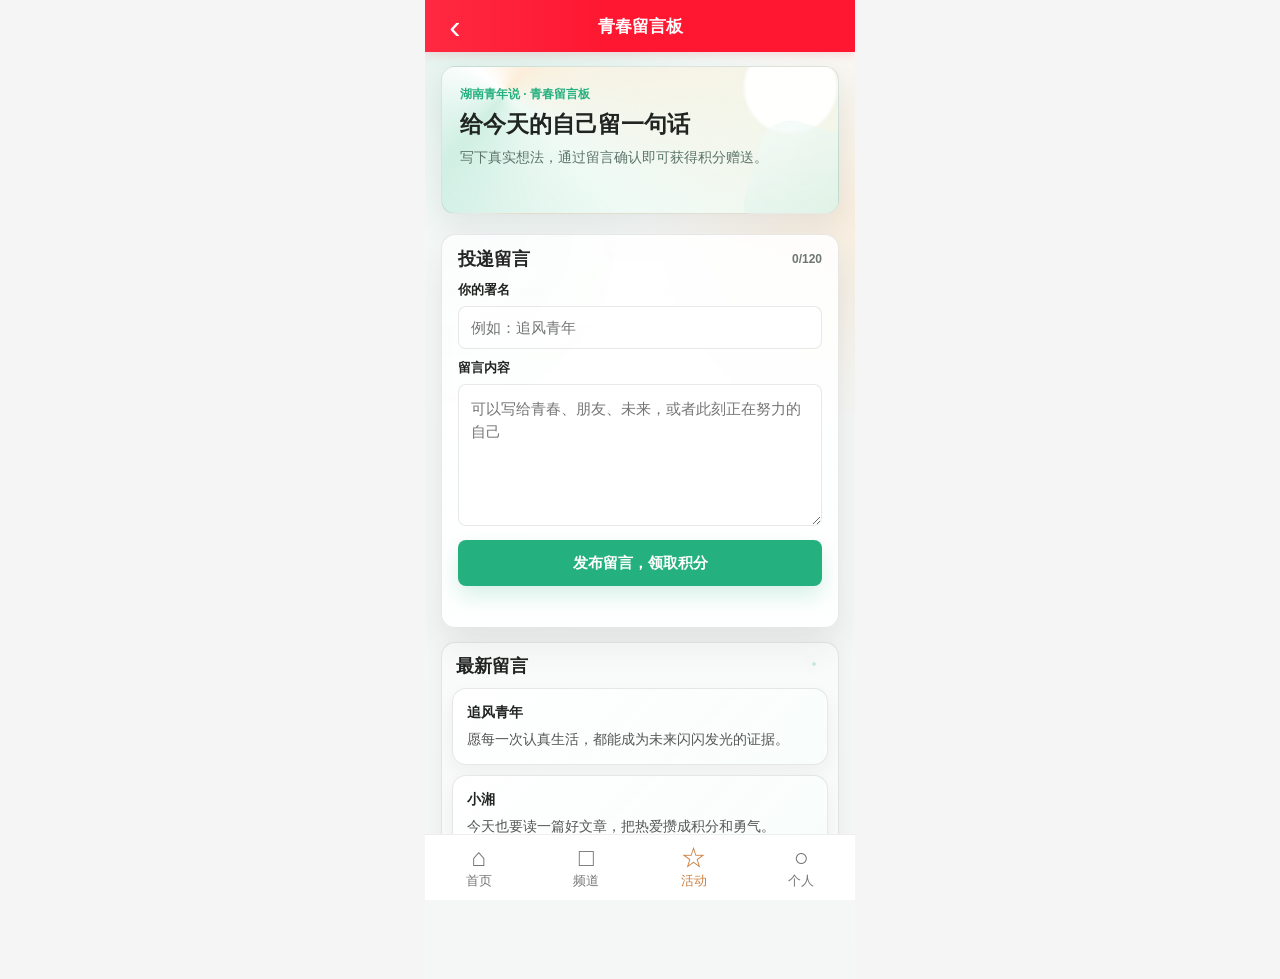
==== message-board.html @ 9aa3a5c1 "Add files via upload" ====
<!doctype html>
<html lang="zh-CN">
  <head>
    <meta charset="utf-8" />
    <meta name="viewport" content="width=device-width, initial-scale=1" />
    <title>青春留言板</title>
    <link rel="stylesheet" href="./styles.css" />
  </head>
  <body>
    <main class="phone-page board-page">
      <div class="board-particles" aria-hidden="true">
        <span></span>
        <span></span>
        <span></span>
        <span></span>
        <span></span>
        <span></span>
      </div>

      <header class="board-topbar">
        <a class="back-link" href="./index.html" aria-label="返回首页">‹</a>
        <h1>青春留言板</h1>
        <span></span>
      </header>

      <section class="board-bento" aria-label="青春留言板说明">
        <div class="board-hero">
          <p>湖南青年说 · 青春留言板</p>
          <h2>给今天的自己留一句话</h2>
          <span>写下真实想法，通过留言确认即可获得积分赠送。</span>
        </div>

      </section>

      <form class="message-form" id="message-form">
        <div class="form-heading">
          <strong>投递留言</strong>
          <span id="message-count">0/120</span>
        </div>

        <label for="message-name">你的署名</label>
        <input id="message-name" name="name" type="text" placeholder="例如：追风青年" required />

        <label for="message-content">留言内容</label>
        <textarea
          id="message-content"
          name="content"
          rows="5"
          maxlength="120"
          placeholder="可以写给青春、朋友、未来，或者此刻正在努力的自己"
          required
        ></textarea>

        <button class="submit-message" type="submit">发布留言，领取积分</button>
        <p class="message-feedback" id="message-feedback" aria-live="polite"></p>
      </form>

      <section class="message-board-group" aria-label="最新留言">
        <div class="message-section-title">
          <h2>最新留言</h2>
        </div>

        <div class="message-list" aria-label="留言列表">
          <article>
            <strong>追风青年</strong>
            <p>愿每一次认真生活，都能成为未来闪闪发光的证据。</p>
          </article>
          <article>
            <strong>小湘</strong>
            <p>今天也要读一篇好文章，把热爱攒成积分和勇气。</p>
          </article>
        </div>
      </section>
    </main>

    <nav class="tabbar" aria-label="底部导航">
      <a href="./index.html"><span>⌂</span>首页</a>
      <a href="#"><span>□</span>频道</a>
      <a class="active" href="#"><span>☆</span>活动</a>
      <a href="#"><span>○</span>个人</a>
    </nav>

    <script src="./script.js"></script>
  </body>
</html>
---- styles.css ----
:root {
  --red: #ff1731;
  --green: #24b17f;
  --text: #252525;
  --muted: #929292;
  --line: #eeeeee;
  --page: #f5f5f5;
  --radius-sm: 8px;
  --radius-md: 14px;
  --ease-pop: cubic-bezier(0.2, 0.9, 0.22, 1.18);
}

* {
  box-sizing: border-box;
}

html {
  background: #dedede;
}

body {
  margin: 0;
  min-height: 100vh;
  color: var(--text);
  font-family: -apple-system, BlinkMacSystemFont, "Segoe UI", "PingFang SC",
    "Microsoft YaHei", sans-serif;
  background: var(--page);
}

a {
  color: inherit;
  text-decoration: none;
}

.phone-page {
  width: min(100%, 430px);
  min-height: 100vh;
  margin: 0 auto;
  padding-bottom: 84px;
  background: #fff;
  overflow: hidden;
}

.topbar {
  position: sticky;
  top: 0;
  z-index: 10;
  display: grid;
  grid-template-columns: 1fr auto 1fr;
  align-items: center;
  height: 52px;
  padding: 0 14px;
  color: #fff;
  background: var(--red);
}

.topbar h1 {
  margin: 0;
  font-size: 19px;
  font-weight: 500;
  letter-spacing: 0;
}

.points {
  display: inline-flex;
  align-items: center;
  gap: 6px;
  font-size: 15px;
  white-space: nowrap;
}

.points-page {
  background: #f4f4f4;
}

.points-appbar {
  display: grid;
  grid-template-columns: 64px 1fr 96px;
  align-items: center;
  height: 52px;
  padding: 0 12px;
  border-bottom: 1px solid #eeeeee;
  background: #fff;
}

.points-appbar h1 {
  margin: 0;
  color: #333;
  font-size: 18px;
  font-weight: 500;
  text-align: center;
}

.points-appbar span {
  color: #666;
  font-size: 13px;
  text-align: right;
}

.back-link.dark {
  color: #333;
}

.points-ledger-card {
  margin: 14px 14px 24px;
  overflow: hidden;
  border: 1px solid #eeeeee;
  border-radius: 4px;
  background: #fff;
}

.points-summary {
  display: flex;
  align-items: flex-start;
  justify-content: space-between;
  gap: 12px;
  padding: 16px;
  border-bottom: 0;
  background: #fff;
}

.points-divider {
  height: 1px;
  margin: 0 16px;
  background: #e5e5e5;
}

.points-summary p {
  margin: 0 0 22px;
  color: #666;
  font-size: 18px;
  line-height: 1.2;
}

.points-summary strong {
  display: block;
  margin-bottom: 8px;
  color: #222;
  font-size: 18px;
  line-height: 1.45;
  font-weight: 500;
}

.points-summary time {
  display: block;
  color: #b8b8b8;
  font-size: 13px;
}

.points-summary button {
  padding: 0;
  color: #0f9f9a;
  font: inherit;
  font-size: 16px;
  border: 0;
  background: transparent;
  white-space: nowrap;
}

.ledger-list {
  overflow: hidden;
  background: #fff;
}

.ledger-list article {
  display: grid;
  grid-template-columns: 1fr auto;
  gap: 12px;
  align-items: center;
  min-height: 92px;
  padding: 15px 16px;
  border-top: 1px solid #eeeeee;
  transition:
    background 160ms ease,
    transform 160ms ease;
}

.ledger-list article:first-child {
  border-top: 0;
}

.ledger-list article:active {
  background: #fafafa;
  transform: scale(0.995);
}

.ledger-list h2 {
  display: -webkit-box;
  margin: 0;
  overflow: hidden;
  color: #222;
  font-size: 18px;
  line-height: 1.35;
  font-weight: 500;
  -webkit-line-clamp: 2;
  -webkit-box-orient: vertical;
}

.ledger-list p,
.ledger-list time {
  display: block;
  margin: 6px 0 0;
  color: #b8b8b8;
  font-size: 13px;
  line-height: 1.35;
}

.ledger-list strong {
  font-size: 17px;
  font-weight: 500;
  white-space: nowrap;
}

.score-plus {
  color: #2caf52;
}

.score-minus {
  color: #b8222d;
}

.points-activity-page {
  background:
    radial-gradient(circle at 18% 0%, rgba(255, 23, 49, 0.1), transparent 28%),
    radial-gradient(circle at 94% 20%, rgba(36, 177, 127, 0.12), transparent 24%),
    #f7f8f8;
  color: #202522;
}

.activity-hero {
  position: relative;
  overflow: hidden;
  margin: 14px 16px 12px;
  padding: 22px 18px;
  color: #1f4036;
  border: 1px solid rgba(36, 177, 127, 0.18);
  border-radius: var(--radius-md);
  background:
    radial-gradient(circle at 88% 14%, rgba(255, 255, 255, 0.98) 0 12%, transparent 13%),
    conic-gradient(from 220deg at 16% 18%, rgba(36, 177, 127, 0.2), rgba(255, 255, 255, 0.9), rgba(255, 138, 0, 0.14), rgba(239, 250, 245, 0.95), rgba(36, 177, 127, 0.2)),
    linear-gradient(135deg, rgba(255, 255, 255, 0.9), rgba(246, 255, 251, 0.88));
  box-shadow: 0 12px 30px rgba(20, 30, 26, 0.08);
}

.activity-hero::after {
  content: "";
  position: absolute;
  right: -34px;
  bottom: -42px;
  width: 132px;
  height: 132px;
  border: 1px solid rgba(255, 255, 255, 0.28);
  border-radius: 38px;
  transform: rotate(18deg);
}

.activity-hero p,
.activity-hero h2,
.activity-hero span {
  position: relative;
  z-index: 1;
}

.activity-hero p {
  margin: 0;
  color: #24b17f;
  font-size: 12px;
  font-weight: 800;
}

.activity-hero h2 {
  max-width: 280px;
  margin: 9px 0 8px;
  font-size: 25px;
  line-height: 1.22;
}

.activity-hero span {
  display: block;
  max-width: 280px;
  color: #5c756a;
  font-size: 13px;
  line-height: 1.45;
}

.activity-rules {
  display: grid;
  gap: 10px;
  margin: 0 16px 12px;
}

.rule-card {
  display: grid;
  grid-template-columns: 44px 1fr;
  gap: 12px;
  padding: 14px;
  border: 1px solid rgba(32, 37, 34, 0.08);
  border-radius: var(--radius-md);
  background: rgba(255, 255, 255, 0.94);
  box-shadow: 0 8px 20px rgba(33, 42, 38, 0.06);
}

.rule-featured {
  background:
    radial-gradient(circle at 94% 12%, rgba(36, 177, 127, 0.12), transparent 28%),
    #fff;
}

.rule-index {
  display: inline-flex;
  align-items: center;
  justify-content: center;
  width: 38px;
  height: 38px;
  color: var(--red);
  font-size: 13px;
  font-weight: 800;
  border-radius: 50%;
  background: rgba(255, 23, 49, 0.08);
}

.rule-card h3 {
  margin: 0;
  font-size: 16px;
  line-height: 1.25;
}

.rule-card p {
  margin: 6px 0 0;
  color: #6b7672;
  font-size: 13px;
  line-height: 1.5;
}

.multiplier-table {
  display: grid;
  grid-template-columns: repeat(3, minmax(0, 1fr));
  gap: 6px;
  margin: 10px 0 0;
}

.multiplier-table div {
  padding: 7px 6px;
  text-align: center;
  border: 1px solid rgba(32, 37, 34, 0.08);
  border-radius: 7px;
  background: rgba(255, 255, 255, 0.72);
}

.multiplier-table dt,
.multiplier-table dd {
  margin: 0;
}

.multiplier-table dt {
  color: #6b7672;
  font-size: 11px;
}

.multiplier-table dd {
  margin-top: 3px;
  color: #202522;
  font-size: 13px;
  font-weight: 800;
}

.activity-note {
  margin: 0 16px 14px;
  padding: 13px 14px;
  border-radius: var(--radius-md);
  background: rgba(255, 138, 0, 0.1);
}

.activity-note strong {
  display: block;
  color: #7a4b0b;
  font-size: 14px;
}

.activity-note p {
  margin: 6px 0 0;
  color: #8a5a12;
  font-size: 13px;
  line-height: 1.5;
}

.activity-cta {
  display: flex;
  align-items: center;
  justify-content: center;
  height: 44px;
  margin: 0 16px 24px;
  color: #fff;
  font-weight: 800;
  border-radius: var(--radius-sm);
  background: #24b17f;
  box-shadow: 0 10px 20px rgba(36, 177, 127, 0.18);
}

.page-share {
  appearance: none;
  border: 0;
  padding: 0;
  justify-self: end;
  position: relative;
  display: block;
  width: 28px;
  height: 28px;
  border-radius: 50%;
  background: transparent;
  cursor: pointer;
  transition:
    background 160ms ease,
    transform 160ms ease;
}

.page-share:active {
  transform: scale(0.9);
}

.page-share:focus-visible {
  outline: 2px solid rgba(255, 255, 255, 0.85);
  outline-offset: 3px;
}

.page-share::before,
.page-share::after {
  content: "";
  position: absolute;
  left: 8px;
  width: 13px;
  height: 2px;
  border-radius: 2px;
  background: rgba(255, 255, 255, 0.9);
  transform-origin: left center;
}

.page-share::before {
  top: 9px;
  transform: rotate(-26deg);
}

.page-share::after {
  bottom: 9px;
  transform: rotate(26deg);
}

.page-share span {
  position: absolute;
  width: 6px;
  height: 6px;
  border-radius: 50%;
  background: #fff;
}

.page-share span:nth-child(1) {
  left: 3px;
  top: 11px;
}

.page-share span:nth-child(2) {
  right: 3px;
  top: 4px;
}

.page-share span:nth-child(3) {
  right: 3px;
  bottom: 4px;
}

.coin-stack,
.bell {
  display: inline-block;
  width: 22px;
  height: 22px;
  flex: 0 0 auto;
}

.coin-stack {
  border-radius: 50%;
  background:
    linear-gradient(#fff, #fff) center 5px / 20px 4px no-repeat,
    linear-gradient(#fff, #fff) center 10px / 20px 4px no-repeat,
    linear-gradient(#fff, #fff) center 15px / 20px 4px no-repeat;
}

.hero {
  position: relative;
  display: grid;
  grid-template-columns: 42% 58%;
  min-height: 200px;
  padding: 26px 20px 34px;
  overflow: hidden;
  background:
    radial-gradient(circle at 86% 18%, rgba(255, 255, 255, 0.9), transparent 28%),
    linear-gradient(120deg, #afead7 0%, #dff8ef 52%, #effcf8 100%);
}

.hero-art {
  position: relative;
  min-height: 118px;
}

.book {
  position: absolute;
  border-radius: 8px 8px 4px 4px;
  background: linear-gradient(150deg, #8dd8c4, #ecfff7);
  box-shadow: 0 18px 30px rgba(61, 149, 130, 0.18);
  transform: skewY(-12deg);
}

.book-one {
  left: 6px;
  top: 54px;
  width: 100px;
  height: 58px;
}

.book-two {
  left: 55px;
  top: 16px;
  width: 102px;
  height: 70px;
}

.book-three {
  left: 22px;
  top: 84px;
  width: 150px;
  height: 48px;
}

.hero-copy {
  display: flex;
  flex-direction: column;
  justify-content: center;
  min-width: 0;
  color: #20a77a;
}

.hero-copy strong {
  font-size: clamp(40px, 12vw, 52px);
  line-height: 1.05;
  font-weight: 800;
}

.hero-copy span {
  margin-top: 8px;
  font-size: 22px;
  font-weight: 700;
  white-space: nowrap;
}

.hero-copy small {
  margin-top: 12px;
  font-size: 15px;
  color: #39a274;
}

.dots {
  position: absolute;
  bottom: 16px;
  left: 50%;
  display: flex;
  gap: 10px;
  transform: translateX(-50%);
}

.dots span {
  width: 9px;
  height: 9px;
  border-radius: 50%;
  background: rgba(27, 102, 87, 0.22);
}

.dots .active {
  background: #1689ff;
}

.checkin-card {
  display: flex;
  align-items: center;
  justify-content: space-between;
  gap: 14px;
  margin: 12px 16px 14px;
  padding: 14px;
  color: #793f00;
  border: 1px solid #ffe2a8;
  border-radius: 8px;
  background: linear-gradient(135deg, #fff8dd 0%, #fff0bf 62%, #ffe49a 100%);
  box-shadow: 0 7px 18px rgba(235, 166, 48, 0.16);
}

.checkin-main {
  min-width: 0;
}

.checkin-main strong,
.checkin-main span,
.checkin-main small {
  display: block;
}

.checkin-main strong {
  font-size: 17px;
}

.checkin-main span {
  margin-top: 4px;
  font-size: 14px;
}

.checkin-main small {
  margin-top: 4px;
  color: #8b5a10;
  font-size: 13px;
}

.read-button {
  display: inline-flex;
  align-items: center;
  justify-content: center;
  min-width: 86px;
  height: 36px;
  padding: 0 14px;
  color: #fff;
  font-size: 14px;
  font-weight: 700;
  border-radius: 18px;
  background: #ff8a00;
  box-shadow: 0 6px 12px rgba(255, 138, 0, 0.24);
  white-space: nowrap;
}

.notice {
  display: flex;
  align-items: center;
  gap: 12px;
  margin: 0 16px;
  padding: 12px 10px;
  border-radius: 4px;
  background: #fff;
  box-shadow: 0 4px 18px rgba(0, 0, 0, 0.05);
}

.notice p {
  flex: 1;
  margin: 0;
  font-size: 15px;
  white-space: nowrap;
  overflow: hidden;
  text-overflow: ellipsis;
}

.bell {
  border-radius: 50% 50% 45% 45%;
  background: linear-gradient(#ffd766, #ffaf28);
}

.chevron {
  width: 12px;
  height: 12px;
  border-top: 2px solid #c8c8c8;
  border-right: 2px solid #c8c8c8;
  transform: rotate(45deg);
}

.quick-links {
  display: grid;
  grid-template-columns: repeat(3, 1fr);
  padding: 24px 12px 22px;
  border-bottom: 10px solid var(--page);
}

.quick-links a {
  display: flex;
  align-items: center;
  justify-content: center;
  gap: 10px;
  min-width: 0;
  font-size: 16px;
}

.quick-links a + a {
  border-left: 1px solid var(--line);
}

.quick-icon {
  display: inline-flex;
  align-items: center;
  justify-content: center;
  width: 52px;
  height: 52px;
  color: #fff;
  font-size: 16px;
  font-weight: 800;
  border-radius: 14px;
}

.wechat {
  background: #19c759;
}

.video {
  background: linear-gradient(135deg, #87f1ec, #5b61dd);
}

.weibo {
  background: #f44336;
}

.feature-grid {
  display: grid;
  grid-template-columns: repeat(4, 1fr);
  gap: 12px;
  padding: 20px 16px 22px;
  border-bottom: 10px solid var(--page);
}

.feature-grid a {
  display: flex;
  flex-direction: column;
  align-items: center;
  gap: 9px;
  min-width: 0;
  color: #6b6b6b;
  font-size: 14px;
  text-align: center;
}

.round-img {
  width: 54px;
  height: 54px;
  border-radius: 50%;
  background: linear-gradient(135deg, #6edecb, #fff3a3);
}

.img-two {
  background: linear-gradient(135deg, #72c58b, #78563f);
}

.img-three {
  background: linear-gradient(135deg, #b7a3ff, #f4f8ff);
}

.img-four {
  background: linear-gradient(135deg, #f7d985, #f5fff8);
}

.recommend {
  padding: 18px 16px 0;
}

.recommend h2 {
  margin: 0 0 14px;
  font-size: 8.5px;
}

.banner {
  display: grid;
  grid-template-columns: 40% 1fr;
  align-items: center;
  min-height: 88px;
  padding: 12px;
  border-radius: 8px;
  color: #20a77a;
  background: linear-gradient(120deg, #9fe6d3, #ebfbf5);
}

.banner-art {
  width: 90%;
  height: 56px;
  border-radius: 8px;
  background: linear-gradient(135deg, #67cbb2, #f4fffb);
}

.banner strong,
.banner span {
  display: block;
  white-space: nowrap;
}

.banner strong {
  font-size: 32px;
  line-height: 1;
}

.banner span {
  margin-top: 8px;
  font-size: 16px;
  font-weight: 700;
}

.story {
  display: grid;
  grid-template-columns: 92px 1fr auto;
  gap: 12px;
  align-items: center;
  padding: 18px 0;
  border-bottom: 1px solid var(--line);
}

.thumb {
  display: flex;
  align-items: center;
  justify-content: center;
  height: 64px;
  padding: 8px;
  color: #2b9d79;
  font-size: 13px;
  border-radius: 4px;
  background: #bff4e3;
}

.story h3 {
  display: -webkit-box;
  margin: 0;
  overflow: hidden;
  font-size: 17px;
  line-height: 1.35;
  font-weight: 500;
  -webkit-line-clamp: 2;
  -webkit-box-orient: vertical;
}

.story p {
  margin: 5px 0 0;
  color: var(--muted);
  font-size: 13px;
}

.story > strong {
  color: #36af54;
  font-size: 15px;
  white-space: nowrap;
}

.tabbar {
  position: fixed;
  right: 0;
  bottom: 0;
  left: 0;
  z-index: 20;
  display: grid;
  grid-template-columns: repeat(4, 1fr);
  width: min(100%, 430px);
  height: 66px;
  margin: 0 auto;
  border-top: 1px solid var(--line);
  background: #fff;
}

.tabbar a {
  display: flex;
  flex-direction: column;
  align-items: center;
  justify-content: center;
  gap: 2px;
  color: #777;
  font-size: 13px;
}

.tabbar span {
  font-size: 25px;
  line-height: 1;
}

.tabbar .active {
  color: #c98143;
}

.floating-activity {
  position: fixed;
  right: max(14px, calc((100vw - 430px) / 2 + 14px));
  bottom: 82px;
  z-index: 30;
  isolation: isolate;
  display: inline-flex;
  align-items: center;
  justify-content: center;
  min-width: 112px;
  min-height: 44px;
  max-width: 132px;
  overflow: hidden;
  padding: 8px 14px;
  color: #6e3100;
  font-size: 13px;
  line-height: 1;
  font-weight: 800;
  border: 1px solid rgba(255, 159, 67, 0.34);
  border-radius: var(--radius-md);
  background:
    radial-gradient(120% 150% at 0% 0%, rgba(255, 255, 255, 0.95) 0%, transparent 42%),
    conic-gradient(from 210deg at 22% 20%, rgba(255, 243, 199, 0.95), rgba(255, 149, 61, 0.22), rgba(255, 255, 255, 0.88), rgba(255, 214, 118, 0.62), rgba(255, 243, 199, 0.95)),
    linear-gradient(135deg, #fffaf0, #fff4df);
  box-shadow:
    0 10px 22px rgba(166, 91, 18, 0.14),
    inset 0 1px 0 rgba(255, 255, 255, 0.9);
  cursor: pointer;
  transition:
    border-color 180ms ease,
    box-shadow 180ms ease,
    filter 180ms ease,
    transform 180ms var(--ease-pop);
}

.floating-activity::before {
  content: "";
  position: absolute;
  inset: 1px;
  z-index: -1;
  border-radius: inherit;
  background:
    linear-gradient(110deg, transparent 0 28%, rgba(255, 255, 255, 0.62) 44%, transparent 62%),
    radial-gradient(circle at 82% 18%, rgba(255, 102, 71, 0.2), transparent 30%);
  opacity: 0.82;
  transition:
    opacity 180ms ease,
    transform 220ms ease;
}

.floating-activity:hover,
.floating-activity:focus-visible {
  transform: translateY(-3px);
  border-color: rgba(255, 126, 45, 0.52);
  filter: saturate(1.08);
  box-shadow:
    0 15px 28px rgba(166, 91, 18, 0.2),
    inset 0 1px 0 rgba(255, 255, 255, 0.95);
}

.floating-activity:hover::before,
.floating-activity:focus-visible::before {
  opacity: 1;
  transform: translateX(5px);
}

.floating-activity:focus-visible {
  outline: 2px solid rgba(255, 138, 0, 0.42);
  outline-offset: 3px;
}

.floating-activity:active {
  transform: translateY(-1px) scale(0.97);
}

.floating-copy {
  position: relative;
  z-index: 1;
}

.floating-activity--points {
  --variant-accent: #ff8a00;
  animation: activity-bob 3.8s ease-in-out infinite;
}

.floating-activity--points:hover,
.floating-activity--points:focus-visible {
  animation-play-state: paused;
}

@keyframes activity-bob {
  0%,
  100% {
    translate: 0 0;
  }

  50% {
    translate: 0 -5px;
  }
}

.modal-open {
  overflow: hidden;
}

.share-modal {
  position: fixed;
  inset: 0;
  z-index: 50;
  display: grid;
  place-items: center;
  padding: 20px;
  pointer-events: none;
  opacity: 0;
  transition: opacity 180ms ease;
}

.share-modal.is-open {
  pointer-events: auto;
  opacity: 1;
}

.modal-backdrop {
  position: absolute;
  inset: 0;
  background: rgba(22, 24, 30, 0.4);
  backdrop-filter: blur(14px) saturate(1.2);
  -webkit-backdrop-filter: blur(14px) saturate(1.2);
}

.share-dialog {
  position: relative;
  width: min(100%, 340px);
  overflow: hidden;
  padding: 24px 22px 22px;
  text-align: center;
  border: 1px solid rgba(255, 255, 255, 0.68);
  border-radius: var(--radius-md);
  background:
    linear-gradient(180deg, rgba(255, 255, 255, 0.88), rgba(255, 255, 255, 0.76)),
    radial-gradient(circle at 50% 0%, rgba(255, 51, 70, 0.18), transparent 42%);
  box-shadow:
    0 24px 60px rgba(35, 36, 43, 0.2),
    inset 0 1px 0 rgba(255, 255, 255, 0.85);
  transform: translateY(16px) scale(0.96);
  transition:
    transform 220ms var(--ease-pop),
    opacity 180ms ease;
}

.share-modal.is-open .share-dialog {
  transform: translateY(0) scale(1);
}

.particle-field {
  position: absolute;
  inset: 0;
  overflow: hidden;
  pointer-events: none;
}

.particle-field span {
  position: absolute;
  width: 5px;
  height: 5px;
  border-radius: 50%;
  background: rgba(255, 44, 64, 0.45);
  animation: particle-float 3.8s ease-in-out infinite;
}

.particle-field span:nth-child(1) {
  left: 12%;
  top: 18%;
}

.particle-field span:nth-child(2) {
  left: 76%;
  top: 16%;
  animation-delay: 0.3s;
  background: rgba(36, 177, 127, 0.5);
}

.particle-field span:nth-child(3) {
  left: 87%;
  top: 48%;
  animation-delay: 0.7s;
}

.particle-field span:nth-child(4) {
  left: 18%;
  top: 64%;
  animation-delay: 1s;
  background: rgba(255, 138, 0, 0.48);
}

.particle-field span:nth-child(5) {
  left: 62%;
  top: 78%;
  animation-delay: 1.4s;
}

.particle-field span:nth-child(6) {
  left: 42%;
  top: 14%;
  animation-delay: 1.7s;
  background: rgba(22, 137, 255, 0.42);
}

.particle-field span:nth-child(7) {
  left: 30%;
  top: 84%;
  animation-delay: 2s;
}

.particle-field span:nth-child(8) {
  left: 92%;
  top: 76%;
  animation-delay: 2.4s;
  background: rgba(36, 177, 127, 0.45);
}

.modal-close {
  position: absolute;
  top: 12px;
  right: 12px;
  display: inline-flex;
  align-items: center;
  justify-content: center;
  width: 30px;
  height: 30px;
  padding: 0;
  color: #6d6d6d;
  font-size: 22px;
  line-height: 1;
  border: 0;
  border-radius: 50%;
  background: rgba(255, 255, 255, 0.7);
  cursor: pointer;
  transition:
    background 160ms ease,
    transform 160ms ease;
}

.modal-close:active,
.modal-action:active {
  transform: scale(0.96);
}

.system-mark {
  position: relative;
  display: inline-flex;
  align-items: center;
  justify-content: center;
  width: 58px;
  height: 58px;
  margin: 4px auto 12px;
  border-radius: 18px;
  background: linear-gradient(135deg, #ff263f, #ff8a00);
  box-shadow: 0 14px 28px rgba(255, 55, 55, 0.26);
}

.system-mark span {
  position: absolute;
  width: 8px;
  height: 8px;
  border-radius: 50%;
  background: #fff;
}

.system-mark span:nth-child(1) {
  left: 16px;
  top: 25px;
}

.system-mark span:nth-child(2) {
  right: 15px;
  top: 15px;
}

.system-mark span:nth-child(3) {
  right: 15px;
  bottom: 15px;
}

.modal-kicker {
  margin: 0;
  color: var(--red);
  font-size: 12px;
  font-weight: 700;
}

.share-dialog h2 {
  margin: 7px 0 0;
  font-size: 26px;
  line-height: 1.15;
}

.modal-message {
  margin: 12px auto 20px;
  color: #5e4a45;
  font-size: 17px;
  line-height: 1.45;
}

.modal-action {
  display: inline-flex;
  align-items: center;
  justify-content: center;
  width: 100%;
  height: 44px;
  color: #fff;
  font-size: 16px;
  font-weight: 800;
  border: 0;
  border-radius: var(--radius-sm);
  background: linear-gradient(90deg, #ff263f, #ff8a00);
  box-shadow: 0 12px 24px rgba(255, 82, 35, 0.24);
  cursor: pointer;
  transition:
    box-shadow 160ms ease,
    transform 160ms ease;
}

@keyframes particle-float {
  0%,
  100% {
    transform: translate3d(0, 0, 0) scale(1);
    opacity: 0.34;
  }

  50% {
    transform: translate3d(8px, -12px, 0) scale(1.8);
    opacity: 0.88;
  }
}

@media (prefers-reduced-motion: reduce) {
  .floating-activity,
  .board-particles span,
  .particle-field span {
    animation: none;
  }

  .page-share,
  .floating-activity,
  .share-dialog,
  .submit-message,
  .board-hero,
  .points-panel,
  .message-list article,
  .message-form input,
  .message-form textarea {
    transition: none;
  }
}

.board-page {
  position: relative;
  --board-ease: cubic-bezier(0.2, 0.8, 0.2, 1);
  --board-background: #f8faf9;
  --board-card: rgba(255, 255, 255, 0.86);
  --board-card-solid: #ffffff;
  --board-foreground: #202522;
  --board-muted: #6c7772;
  --board-border: rgba(32, 37, 34, 0.1);
  --board-ring: rgba(36, 177, 127, 0.22);
  --board-shadow: 0 12px 30px rgba(20, 30, 26, 0.08);
  background:
    radial-gradient(circle at 18% 0%, rgba(36, 177, 127, 0.12), transparent 28%),
    radial-gradient(circle at 100% 22%, rgba(255, 138, 0, 0.1), transparent 24%),
    linear-gradient(180deg, var(--board-background) 0%, #f5f7f6 100%);
  color: var(--board-foreground);
}

.board-particles {
  position: fixed;
  inset: 52px calc((100vw - min(100%, 430px)) / 2) 66px;
  z-index: 0;
  pointer-events: none;
  overflow: hidden;
}

.board-particles span {
  position: absolute;
  width: 4px;
  height: 4px;
  border-radius: 50%;
  background: rgba(36, 177, 127, 0.34);
  box-shadow: 0 0 18px rgba(36, 177, 127, 0.24);
  animation: board-particle-float 5.2s var(--board-ease) infinite;
}

.board-particles span:nth-child(1) {
  left: 12%;
  top: 10%;
}

.board-particles span:nth-child(2) {
  left: 82%;
  top: 18%;
  animation-delay: 0.6s;
  background: rgba(255, 138, 0, 0.32);
}

.board-particles span:nth-child(3) {
  left: 72%;
  top: 46%;
  animation-delay: 1.2s;
}

.board-particles span:nth-child(4) {
  left: 18%;
  top: 62%;
  animation-delay: 1.8s;
  background: rgba(255, 138, 0, 0.26);
}

.board-particles span:nth-child(5) {
  left: 46%;
  top: 82%;
  animation-delay: 2.4s;
}

.board-particles span:nth-child(6) {
  left: 90%;
  top: 78%;
  animation-delay: 3s;
}

.board-page > :not(.board-particles) {
  position: relative;
  z-index: 1;
}

.board-topbar {
  position: sticky;
  top: 0;
  z-index: 10;
  display: grid;
  grid-template-columns: 40px 1fr 40px;
  align-items: center;
  height: 52px;
  padding: 0 12px;
  color: #fff;
  background:
    linear-gradient(90deg, rgba(255, 255, 255, 0.08), transparent 42%),
    var(--red);
  box-shadow: 0 2px 10px rgba(255, 23, 49, 0.16);
}

.board-topbar h1 {
  margin: 0;
  font-size: 17px;
  font-weight: 700;
  text-align: center;
}

.back-link {
  display: inline-flex;
  align-items: center;
  justify-content: center;
  width: 36px;
  height: 36px;
  font-size: 34px;
  line-height: 1;
  border-radius: 50%;
  transition:
    background 180ms var(--board-ease),
    transform 180ms var(--board-ease);
}

.back-link:active {
  transform: scale(0.92);
  background: rgba(255, 255, 255, 0.14);
}

.board-bento {
  display: grid;
  grid-template-columns: 1fr;
  gap: 8px;
  margin: 14px 16px 6px;
}

.board-hero {
  position: relative;
  overflow: hidden;
  min-height: 148px;
  padding: 20px 18px;
  color: var(--board-foreground);
  border: 1px solid var(--board-border);
  border-radius: var(--radius-md);
  background:
    radial-gradient(circle at 88% 14%, rgba(255, 255, 255, 0.98) 0 12%, transparent 13%),
    conic-gradient(from 220deg at 16% 18%, rgba(36, 177, 127, 0.2), rgba(255, 255, 255, 0.9), rgba(255, 138, 0, 0.14), rgba(239, 250, 245, 0.95), rgba(36, 177, 127, 0.2)),
    linear-gradient(135deg, rgba(255, 255, 255, 0.9), rgba(246, 255, 251, 0.88));
  box-shadow: var(--board-shadow);
  transition:
    border-color 180ms var(--board-ease),
    transform 180ms var(--board-ease),
    box-shadow 180ms var(--board-ease);
}

.board-hero::after {
  content: "";
  position: absolute;
  right: -30px;
  bottom: -32px;
  width: 118px;
  height: 118px;
  border-radius: 32px;
  background:
    linear-gradient(135deg, rgba(255, 255, 255, 0.72), transparent),
    rgba(36, 177, 127, 0.12);
  transform: rotate(16deg);
}

.board-hero:active,
.points-panel:active,
.message-list article:active {
  transform: translateY(1px) scale(0.995);
}

.board-hero p {
  position: relative;
  z-index: 1;
  margin: 0;
  color: var(--green);
  font-size: 12px;
  font-weight: 800;
  line-height: 1.2;
}

.board-hero h2 {
  position: relative;
  z-index: 1;
  margin: 9px 0 8px;
  font-family: -apple-system, BlinkMacSystemFont, "Segoe UI", "PingFang SC",
    "Microsoft YaHei", sans-serif;
  font-size: 23px;
  line-height: 1.24;
  font-weight: 800;
  letter-spacing: 0;
}

.board-hero span {
  position: relative;
  z-index: 1;
  display: block;
  color: #5c756a;
  font-size: 14px;
  line-height: 1.45;
}

.points-panel {
  display: flex;
  align-items: center;
  justify-content: space-between;
  padding: 14px;
  border: 1px solid rgba(255, 138, 0, 0.18);
  border-radius: var(--radius-md);
  background:
    radial-gradient(circle at 92% 20%, rgba(255, 138, 0, 0.1), transparent 30%),
    linear-gradient(135deg, var(--board-card-solid), rgba(255, 251, 243, 0.9));
  box-shadow: var(--board-shadow);
  transition:
    border-color 180ms var(--board-ease),
    transform 180ms var(--board-ease);
}

.points-panel strong,
.points-panel span {
  display: block;
}

.points-panel strong {
  font-size: 15px;
  font-weight: 800;
}

.points-panel span {
  margin-top: 4px;
  color: var(--muted);
  font-size: 13px;
}

.points-panel b {
  padding: 7px 11px;
  color: #2caf52;
  font-size: 20px;
  border-radius: 999px;
  background: rgba(36, 177, 127, 0.12);
}

.message-form {
  position: sticky;
  top: 64px;
  z-index: 8;
  margin: -50px 16px 18px;
  padding: 12px 16px 12px;
  border-radius: var(--radius-md);
  border: 1px solid var(--board-border);
  background:
    linear-gradient(180deg, var(--board-card), rgba(255, 255, 255, 0.9)),
    radial-gradient(circle at 0% 0%, rgba(36, 177, 127, 0.12), transparent 35%);
  box-shadow: 0 18px 36px rgba(33, 42, 38, 0.1);
  backdrop-filter: blur(10px);
  -webkit-backdrop-filter: blur(10px);
}

.form-heading {
  display: flex;
  align-items: center;
  justify-content: space-between;
  margin-bottom: 10px;
}

.form-heading strong {
  color: var(--text);
  font-size: 18px;
  font-weight: 800;
}

.form-heading span {
  color: var(--board-muted);
  font-size: 12px;
  font-weight: 700;
}

.message-form label {
  display: block;
  margin-bottom: 7px;
  color: var(--board-foreground);
  font-size: 13px;
  font-weight: 700;
}

.message-form input,
.message-form textarea {
  width: 100%;
  margin-bottom: 10px;
  padding: 12px;
  color: var(--text);
  font: inherit;
  font-size: 15px;
  border: 1px solid var(--board-border);
  border-radius: var(--radius-sm);
  background: rgba(255, 255, 255, 0.76);
  outline: none;
  transition:
    border-color 180ms var(--board-ease),
    box-shadow 180ms var(--board-ease),
    background 180ms var(--board-ease),
    transform 180ms var(--board-ease);
}

.message-form textarea {
  min-height: 82px;
  resize: vertical;
  line-height: 1.55;
}

.message-form input:focus,
.message-form textarea:focus {
  border-color: rgba(36, 177, 127, 0.7);
  background: #fff;
  box-shadow: 0 0 0 3px var(--board-ring);
  transform: translateY(-1px);
}

.submit-message {
  width: 100%;
  height: 46px;
  color: #fff;
  font-size: 15px;
  font-weight: 800;
  border: 0;
  border-radius: var(--radius-sm);
  background: #24b17f;
  box-shadow: 0 10px 20px rgba(36, 177, 127, 0.18);
  transition:
    box-shadow 180ms var(--board-ease),
    transform 180ms var(--board-ease),
    filter 180ms var(--board-ease);
}

.submit-message:hover,
.submit-message:focus-visible {
  filter: saturate(1.08);
  box-shadow: 0 14px 24px rgba(36, 177, 127, 0.24);
  transform: translateY(-1px);
}

.submit-message:active {
  transform: scale(0.98);
}

.message-feedback {
  min-height: 20px;
  margin: 9px 0 0;
  color: #2caf52;
  font-size: 13px;
  font-weight: 700;
  text-align: center;
}

.message-board-group {
  position: relative;
  z-index: 1;
  display: grid;
  gap: 10px;
  margin: 78px 16px 22px;
  padding: 10px 10px 20px;
  border: 1px solid var(--board-border);
  border-radius: var(--radius-md);
  background: rgba(255, 255, 255, 0.38);
  box-shadow: 0 10px 24px rgba(33, 42, 38, 0.06);
}

.message-section-title {
  padding: 2px 4px 0;
  border: 0;
  border-radius: 0;
  background: transparent;
  box-shadow: none;
}

.message-section-title h2 {
  margin: 0;
  color: var(--board-foreground);
  font-size: 18px;
  line-height: 1.25;
  font-weight: 800;
}

.message-list {
  display: grid;
  grid-template-columns: 1fr;
  gap: 10px;
}

.message-list article {
  padding: 14px;
  border: 1px solid var(--board-border);
  border-radius: var(--radius-md);
  background:
    linear-gradient(135deg, var(--board-card-solid), rgba(248, 253, 251, 0.96)),
    var(--board-card-solid);
  box-shadow: 0 8px 18px rgba(33, 42, 38, 0.05);
  transition:
    border-color 180ms var(--board-ease),
    transform 180ms var(--board-ease);
}

@keyframes board-particle-float {
  0%,
  100% {
    opacity: 0.18;
    transform: translate3d(0, 0, 0) scale(1);
  }

  50% {
    opacity: 0.64;
    transform: translate3d(8px, -12px, 0) scale(1.7);
  }
}

.message-list article:first-of-type {
  border-radius: var(--radius-md);
}

.message-list article:last-of-type {
  border-radius: var(--radius-md);
}

.message-list strong {
  font-size: 14px;
}

.message-list p {
  margin: 7px 0 0;
  color: #555;
  font-size: 14px;
  line-height: 1.5;
}

.wave-page {
  background:
    radial-gradient(circle at 20% 8%, rgba(255, 211, 119, 0.16), transparent 26%),
    linear-gradient(180deg, #f7fbfb 0%, #f5f6f8 100%);
  color: #202522;
}

.wave-hero {
  position: relative;
  margin: 14px 16px 12px;
  min-height: 214px;
  overflow: hidden;
  border-radius: var(--radius-md);
  background: #dce9ef;
  box-shadow: 0 16px 36px rgba(24, 44, 56, 0.16);
}

.wave-hero img {
  display: block;
  width: 100%;
  height: 214px;
  object-fit: cover;
}

.wave-hero::after {
  content: "";
  position: absolute;
  inset: 0;
  background:
    linear-gradient(180deg, rgba(0, 0, 0, 0.08), rgba(0, 0, 0, 0.52)),
    radial-gradient(circle at 84% 12%, rgba(255, 225, 151, 0.4), transparent 26%);
}

.wave-hero-copy {
  position: absolute;
  right: 18px;
  bottom: 18px;
  left: 18px;
  z-index: 1;
  color: #fff;
}

.wave-hero-copy h1 {
  margin: 0 0 10px;
  font-family: "STXingkai", "KaiTi", "Kaiti SC", "Microsoft YaHei", cursive;
  font-size: 52px;
  line-height: 0.95;
  font-weight: 700;
  letter-spacing: 0;
  text-shadow: 0 4px 18px rgba(0, 0, 0, 0.36);
}

.wave-hero-copy p {
  margin: 0 0 8px;
  font-size: 12px;
  font-weight: 800;
  opacity: 0.86;
}

.wave-hero-copy h2 {
  margin: 0;
  font-size: 21px;
  line-height: 1.34;
  font-weight: 800;
}

.wave-title-card {
  margin: 0 16px 12px;
  padding: 18px 16px;
  border: 1px solid rgba(32, 37, 34, 0.08);
  border-radius: var(--radius-md);
  background:
    radial-gradient(circle at 96% 0%, rgba(36, 177, 127, 0.12), transparent 28%),
    #fff;
  box-shadow: 0 10px 26px rgba(24, 44, 56, 0.08);
}

.wave-title-card p,
.wave-title-card span {
  margin: 0;
  color: #6b7672;
  font-size: 13px;
}

.wave-topic-card,
.wave-archive-card {
  margin: 0 16px 12px;
  padding: 14px;
  border: 1px solid rgba(32, 37, 34, 0.08);
  border-radius: var(--radius-md);
  background: #fff;
  box-shadow: 0 10px 26px rgba(24, 44, 56, 0.06);
}

.wave-topic-card {
  background:
    radial-gradient(circle at 96% 0%, rgba(255, 138, 0, 0.1), transparent 28%),
    #fff;
}

.wave-topic-card strong,
.wave-archive-card strong {
  display: block;
  color: #202522;
  font-size: 15px;
}

.wave-topic-card p,
.wave-archive-card p {
  margin: 7px 0 0;
  color: #6b7672;
  font-size: 13px;
  line-height: 1.5;
}

.wave-form {
  margin: 0 16px 22px;
  padding: 16px;
  border: 1px solid rgba(32, 37, 34, 0.09);
  border-radius: var(--radius-md);
  background: rgba(255, 255, 255, 0.94);
  box-shadow: 0 12px 30px rgba(24, 44, 56, 0.08);
}

.wave-form label {
  display: block;
  margin: 0 0 7px;
  color: #202522;
  font-size: 13px;
  font-weight: 800;
}

.wave-form input,
.wave-form select,
.wave-form textarea {
  width: 100%;
  margin: 0 0 13px;
  padding: 12px;
  color: #202522;
  font: inherit;
  font-size: 15px;
  border: 1px solid rgba(32, 37, 34, 0.12);
  border-radius: var(--radius-sm);
  background: #fbfcfc;
  outline: none;
  transition:
    border-color 180ms var(--ease-pop),
    box-shadow 180ms ease,
    background 180ms ease;
}

.wave-form textarea {
  min-height: 132px;
  resize: vertical;
  line-height: 1.55;
}

.wave-form input:focus,
.wave-form select:focus,
.wave-form textarea:focus {
  border-color: rgba(36, 177, 127, 0.7);
  background: #fff;
  box-shadow: 0 0 0 3px rgba(36, 177, 127, 0.14);
}

#wave-image {
  font-size: 12px;
}

.wave-note {
  margin: -4px 0 13px;
  padding: 10px 12px;
  color: #8a5a12;
  font-size: 12px;
  line-height: 1.45;
  border-radius: var(--radius-sm);
  background: rgba(255, 138, 0, 0.1);
}

.wave-helper {
  margin: -6px 0 13px;
  color: #6b7672;
  font-size: 12px;
}

.wave-submit {
  width: 100%;
  height: 46px;
  color: #fff;
  font-size: 15px;
  font-weight: 800;
  border: 0;
  border-radius: var(--radius-sm);
  background: #24b17f;
  box-shadow: 0 10px 20px rgba(36, 177, 127, 0.2);
}

.wave-feedback {
  min-height: 20px;
  margin: 10px 0 0;
  color: #24b17f;
  font-size: 13px;
  font-weight: 700;
  text-align: center;
}

.wave-archive-card {
  margin-bottom: 24px;
}

.wave-archive-card h2 {
  margin: 0 0 10px;
  font-size: 17px;
  line-height: 1.25;
}

.wave-archive-card article {
  display: grid;
  grid-template-columns: 1fr auto;
  gap: 12px;
  align-items: center;
  padding: 12px 0;
  border-top: 1px solid rgba(32, 37, 34, 0.08);
}

.wave-archive-card article:first-of-type {
  border-top: 0;
}

.wave-archive-card article div {
  min-width: 0;
}

.wave-archive-card article strong {
  display: block;
  overflow: hidden;
  color: #202522;
  font-size: 14px;
  line-height: 1.35;
  white-space: nowrap;
  text-overflow: ellipsis;
}

.wave-archive-card article span {
  display: block;
  margin-top: 5px;
  color: #6b7672;
  font-size: 12px;
}

.wave-archive-card time {
  color: #9aa19e;
  font-size: 12px;
  white-space: nowrap;
}

.wave-modal {
  position: fixed;
  inset: 0;
  z-index: 60;
  display: grid;
  place-items: center;
  padding: 20px;
  pointer-events: none;
  opacity: 0;
  transition: opacity 180ms ease;
}

.wave-modal.is-open {
  pointer-events: auto;
  opacity: 1;
}

.wave-modal-backdrop {
  position: absolute;
  inset: 0;
  background: rgba(22, 24, 30, 0.42);
  backdrop-filter: blur(12px);
  -webkit-backdrop-filter: blur(12px);
}

.wave-dialog {
  position: relative;
  width: min(100%, 320px);
  padding: 24px 20px 20px;
  text-align: center;
  border-radius: var(--radius-md);
  background: #fff;
  box-shadow: 0 24px 60px rgba(24, 44, 56, 0.22);
  transform: translateY(14px) scale(0.96);
  transition: transform 220ms var(--ease-pop);
}

.wave-modal.is-open .wave-dialog {
  transform: translateY(0) scale(1);
}

.wave-modal-close {
  position: absolute;
  top: 10px;
  right: 10px;
  width: 30px;
  height: 30px;
  color: #777;
  font-size: 22px;
  line-height: 1;
  border: 0;
  border-radius: 50%;
  background: #f3f5f4;
}

.wave-dialog-mark {
  display: inline-flex;
  align-items: center;
  justify-content: center;
  width: 54px;
  height: 54px;
  margin-bottom: 12px;
  color: #fff;
  font-size: 28px;
  font-weight: 800;
  border-radius: 50%;
  background: #24b17f;
}

.wave-dialog h2 {
  margin: 0;
  font-size: 22px;
}

.wave-dialog p {
  margin: 10px 0 18px;
  color: #5d6965;
  font-size: 14px;
  line-height: 1.55;
}

.wave-dialog-action {
  width: 100%;
  height: 42px;
  color: #fff;
  font-size: 15px;
  font-weight: 800;
  border: 0;
  border-radius: var(--radius-sm);
  background: #24b17f;
}

@media (max-width: 360px) {
  .hero {
    grid-template-columns: 38% 62%;
    padding-inline: 14px;
  }

  .hero-copy span {
    font-size: 19px;
  }

  .checkin-card {
    align-items: flex-start;
    flex-direction: column;
  }

  .read-button {
    align-self: flex-end;
  }

  .floating-activity {
    right: 12px;
    bottom: 78px;
    min-width: 108px;
    min-height: 42px;
    max-width: 126px;
    font-size: 12px;
  }

  .quick-links a {
    gap: 7px;
    font-size: 14px;
  }

  .quick-icon {
    width: 46px;
    height: 46px;
  }

  .story {
    grid-template-columns: 80px 1fr;
  }

  .story > strong {
    grid-column: 2;
    justify-self: end;
  }
}
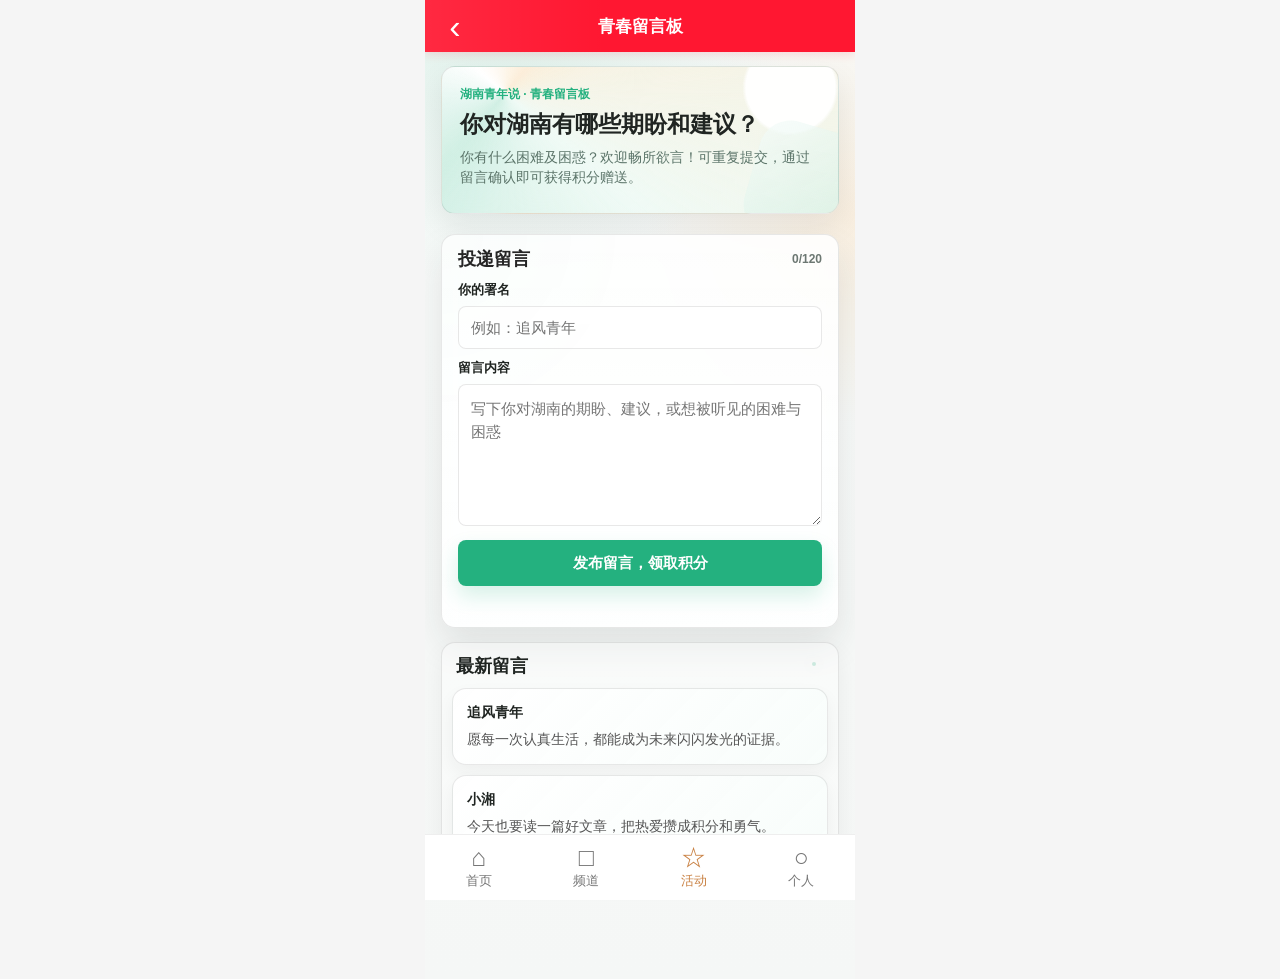
==== commit f8b50f9a: "Add files via upload" ====
--- a/message-board.html
+++ b/message-board.html
@@ -26,8 +26,8 @@
       <section class="board-bento" aria-label="青春留言板说明">
         <div class="board-hero">
           <p>湖南青年说 · 青春留言板</p>
-          <h2>给今天的自己留一句话</h2>
-          <span>写下真实想法，通过留言确认即可获得积分赠送。</span>
+          <h2>你对湖南有哪些期盼和建议？</h2>
+          <span>你有什么困难及困惑？欢迎畅所欲言！可重复提交，通过留言确认即可获得积分赠送。</span>
         </div>
 
       </section>
@@ -47,7 +47,7 @@
           name="content"
           rows="5"
           maxlength="120"
-          placeholder="可以写给青春、朋友、未来，或者此刻正在努力的自己"
+          placeholder="写下你对湖南的期盼、建议，或想被听见的困难与困惑"
           required
         ></textarea>
 
--- a/styles.css
+++ b/styles.css
@@ -283,6 +283,46 @@
   line-height: 1.45;
 }
 
+.activity-mall-guide {
+  position: relative;
+  z-index: 1;
+  display: flex;
+  align-items: center;
+  justify-content: space-between;
+  gap: 10px;
+  margin-top: 14px;
+  padding: 10px 10px 10px 12px;
+  border: 1px solid rgba(36, 177, 127, 0.18);
+  border-radius: 10px;
+  background: rgba(255, 255, 255, 0.62);
+  backdrop-filter: blur(10px);
+}
+
+.activity-mall-guide small {
+  color: #3f6658;
+  font-size: 12px;
+  line-height: 1.35;
+}
+
+.activity-mall-guide a {
+  flex: 0 0 auto;
+  padding: 8px 10px;
+  color: #fff;
+  font-size: 12px;
+  font-weight: 800;
+  border-radius: 8px;
+  background: #24b17f;
+  box-shadow: 0 8px 16px rgba(36, 177, 127, 0.2);
+  transition:
+    transform 180ms var(--ease-pop),
+    box-shadow 180ms ease;
+}
+
+.activity-mall-guide a:active {
+  transform: scale(0.96);
+  box-shadow: 0 4px 10px rgba(36, 177, 127, 0.16);
+}
+
 .activity-rules {
   display: grid;
   gap: 10px;
@@ -332,6 +372,33 @@
   line-height: 1.5;
 }
 
+.rule-notes {
+  display: grid;
+  gap: 5px;
+  margin: 7px 0 0;
+  padding: 0;
+  list-style: none;
+}
+
+.rule-notes li {
+  position: relative;
+  padding-left: 11px;
+  color: #5f6f68;
+  font-size: 11px;
+  line-height: 1.42;
+}
+
+.rule-notes li::before {
+  content: "";
+  position: absolute;
+  left: 0;
+  top: 8px;
+  width: 4px;
+  height: 4px;
+  border-radius: 50%;
+  background: #24b17f;
+}
+
 .multiplier-table {
   display: grid;
   grid-template-columns: repeat(3, minmax(0, 1fr));
@@ -364,6 +431,50 @@
   font-weight: 800;
 }
 
+.multiplier-table-detail {
+  display: grid;
+  grid-template-columns: 1fr;
+  gap: 0;
+  overflow: hidden;
+  border: 1px solid rgba(32, 37, 34, 0.08);
+  border-radius: 9px;
+  background: rgba(255, 255, 255, 0.76);
+}
+
+.multiplier-table-detail div {
+  display: grid;
+  grid-template-columns: 1.15fr 1fr 1.15fr;
+  gap: 6px;
+  align-items: center;
+  padding: 8px 10px;
+  text-align: center;
+  border: 0;
+  border-top: 1px solid rgba(32, 37, 34, 0.06);
+  border-radius: 0;
+  background: transparent;
+}
+
+.multiplier-table-detail .table-head {
+  border-top: 0;
+  background: rgba(36, 177, 127, 0.08);
+}
+
+.multiplier-table-detail span {
+  color: #6b7672;
+  font-size: 11px;
+}
+
+.multiplier-table-detail strong,
+.multiplier-table-detail b {
+  color: #202522;
+  font-size: 13px;
+  line-height: 1;
+}
+
+.multiplier-table-detail b {
+  color: #24b17f;
+}
+
 .activity-note {
   margin: 0 16px 14px;
   padding: 13px 14px;
@@ -395,6 +506,148 @@
   border-radius: var(--radius-sm);
   background: #24b17f;
   box-shadow: 0 10px 20px rgba(36, 177, 127, 0.18);
+}
+
+.share-landing-page {
+  background:
+    radial-gradient(circle at 14% 0%, rgba(255, 23, 49, 0.08), transparent 26%),
+    radial-gradient(circle at 96% 16%, rgba(36, 177, 127, 0.14), transparent 28%),
+    #f7f8f8;
+}
+
+.share-landing-hero {
+  position: relative;
+  overflow: hidden;
+  margin: 14px 16px 12px;
+  padding: 22px 18px;
+  color: #1f4036;
+  border: 1px solid rgba(36, 177, 127, 0.18);
+  border-radius: var(--radius-md);
+  background:
+    radial-gradient(circle at 88% 12%, rgba(255, 255, 255, 0.98) 0 12%, transparent 13%),
+    linear-gradient(135deg, rgba(235, 255, 246, 0.94), rgba(255, 255, 255, 0.92));
+  box-shadow: 0 12px 30px rgba(20, 30, 26, 0.08);
+}
+
+.share-landing-hero::after {
+  content: "";
+  position: absolute;
+  right: -22px;
+  bottom: -34px;
+  width: 120px;
+  height: 120px;
+  border: 1px solid rgba(36, 177, 127, 0.13);
+  border-radius: 34px;
+  transform: rotate(18deg);
+}
+
+.share-landing-hero p,
+.share-landing-hero h2,
+.share-landing-hero span {
+  position: relative;
+  z-index: 1;
+}
+
+.share-landing-hero p {
+  margin: 0;
+  color: #24b17f;
+  font-size: 12px;
+  font-weight: 800;
+}
+
+.share-landing-hero h2 {
+  max-width: 290px;
+  margin: 9px 0 8px;
+  font-size: 25px;
+  line-height: 1.22;
+}
+
+.share-landing-hero span {
+  display: block;
+  max-width: 286px;
+  color: #5c756a;
+  font-size: 13px;
+  line-height: 1.45;
+}
+
+.share-register-card {
+  margin: 0 16px 12px;
+  padding: 18px 16px;
+  border: 1px solid rgba(32, 37, 34, 0.08);
+  border-radius: var(--radius-md);
+  background: rgba(255, 255, 255, 0.96);
+  box-shadow: 0 10px 26px rgba(24, 44, 56, 0.08);
+}
+
+.invite-badge {
+  display: inline-flex;
+  padding: 5px 9px;
+  color: var(--red);
+  font-size: 12px;
+  font-weight: 800;
+  border-radius: 999px;
+  background: rgba(255, 23, 49, 0.08);
+}
+
+.share-register-card h2 {
+  margin: 12px 0 8px;
+  color: #202522;
+  font-size: 20px;
+  line-height: 1.25;
+}
+
+.share-register-card p {
+  margin: 0;
+  color: #6b7672;
+  font-size: 13px;
+  line-height: 1.55;
+}
+
+.register-action {
+  display: flex;
+  align-items: center;
+  justify-content: center;
+  height: 44px;
+  margin-top: 16px;
+  color: #fff;
+  font-weight: 800;
+  border-radius: var(--radius-sm);
+  background: #24b17f;
+  box-shadow: 0 10px 20px rgba(36, 177, 127, 0.18);
+  transition:
+    transform 180ms var(--ease-pop),
+    box-shadow 180ms ease;
+}
+
+.register-action:active {
+  transform: scale(0.98);
+  box-shadow: 0 5px 12px rgba(36, 177, 127, 0.14);
+}
+
+.share-benefit-grid {
+  display: grid;
+  gap: 8px;
+  margin: 0 16px 14px;
+}
+
+.share-benefit-grid article {
+  padding: 13px 14px;
+  border: 1px solid rgba(32, 37, 34, 0.08);
+  border-radius: 12px;
+  background: rgba(255, 255, 255, 0.94);
+}
+
+.share-benefit-grid strong {
+  display: block;
+  color: #202522;
+  font-size: 15px;
+}
+
+.share-benefit-grid span {
+  display: block;
+  margin-top: 4px;
+  color: #7a8580;
+  font-size: 12px;
 }
 
 .page-share {
@@ -1738,6 +1991,39 @@
   font-size: 13px;
 }
 
+.wave-title-card p {
+  color: #29483f;
+  font-weight: 800;
+}
+
+.wave-guide-list {
+  display: grid;
+  gap: 7px;
+  margin: 10px 0 0;
+  padding: 0;
+  list-style: none;
+}
+
+.wave-guide-list li {
+  position: relative;
+  padding-left: 16px;
+  color: #5f6f68;
+  font-size: 12px;
+  line-height: 1.45;
+}
+
+.wave-guide-list li::before {
+  content: "";
+  position: absolute;
+  left: 1px;
+  top: 8px;
+  width: 5px;
+  height: 5px;
+  border-radius: 50%;
+  background: #24b17f;
+  box-shadow: 0 0 0 4px rgba(36, 177, 127, 0.1);
+}
+
 .wave-topic-card,
 .wave-archive-card {
   margin: 0 16px 12px;
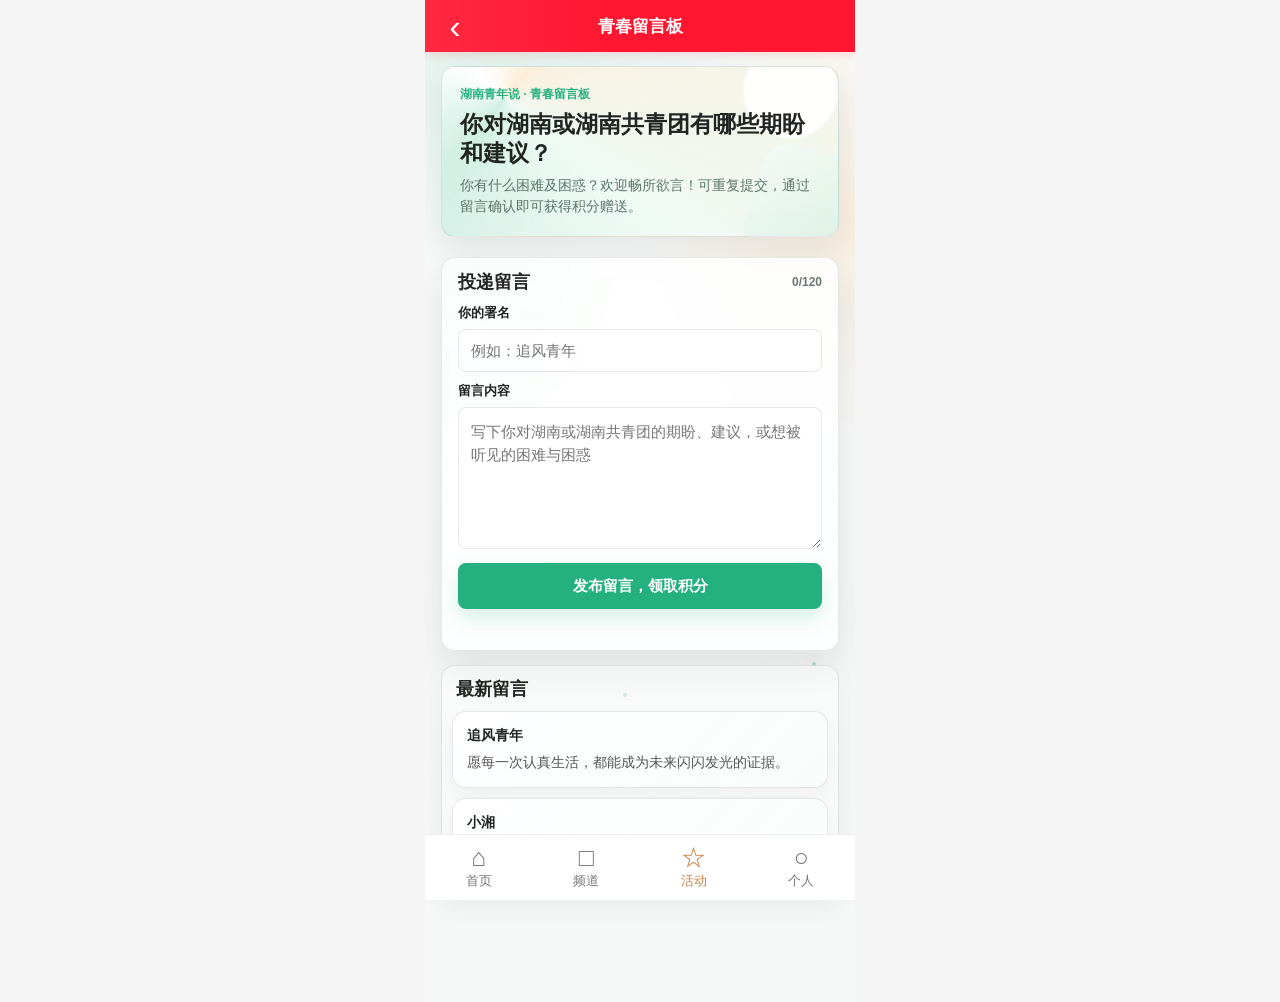
==== commit 64f46166: "Add files via upload" ====
--- a/message-board.html
+++ b/message-board.html
@@ -26,7 +26,7 @@
       <section class="board-bento" aria-label="青春留言板说明">
         <div class="board-hero">
           <p>湖南青年说 · 青春留言板</p>
-          <h2>你对湖南有哪些期盼和建议？</h2>
+          <h2>你对湖南或湖南共青团有哪些期盼和建议？</h2>
           <span>你有什么困难及困惑？欢迎畅所欲言！可重复提交，通过留言确认即可获得积分赠送。</span>
         </div>
 
@@ -47,7 +47,7 @@
           name="content"
           rows="5"
           maxlength="120"
-          placeholder="写下你对湖南的期盼、建议，或想被听见的困难与困惑"
+          placeholder="写下你对湖南或湖南共青团的期盼、建议，或想被听见的困难与困惑"
           required
         ></textarea>
 
--- a/styles.css
+++ b/styles.css
@@ -384,7 +384,7 @@
   position: relative;
   padding-left: 11px;
   color: #5f6f68;
-  font-size: 11px;
+  font-size: 12px;
   line-height: 1.42;
 }
 
